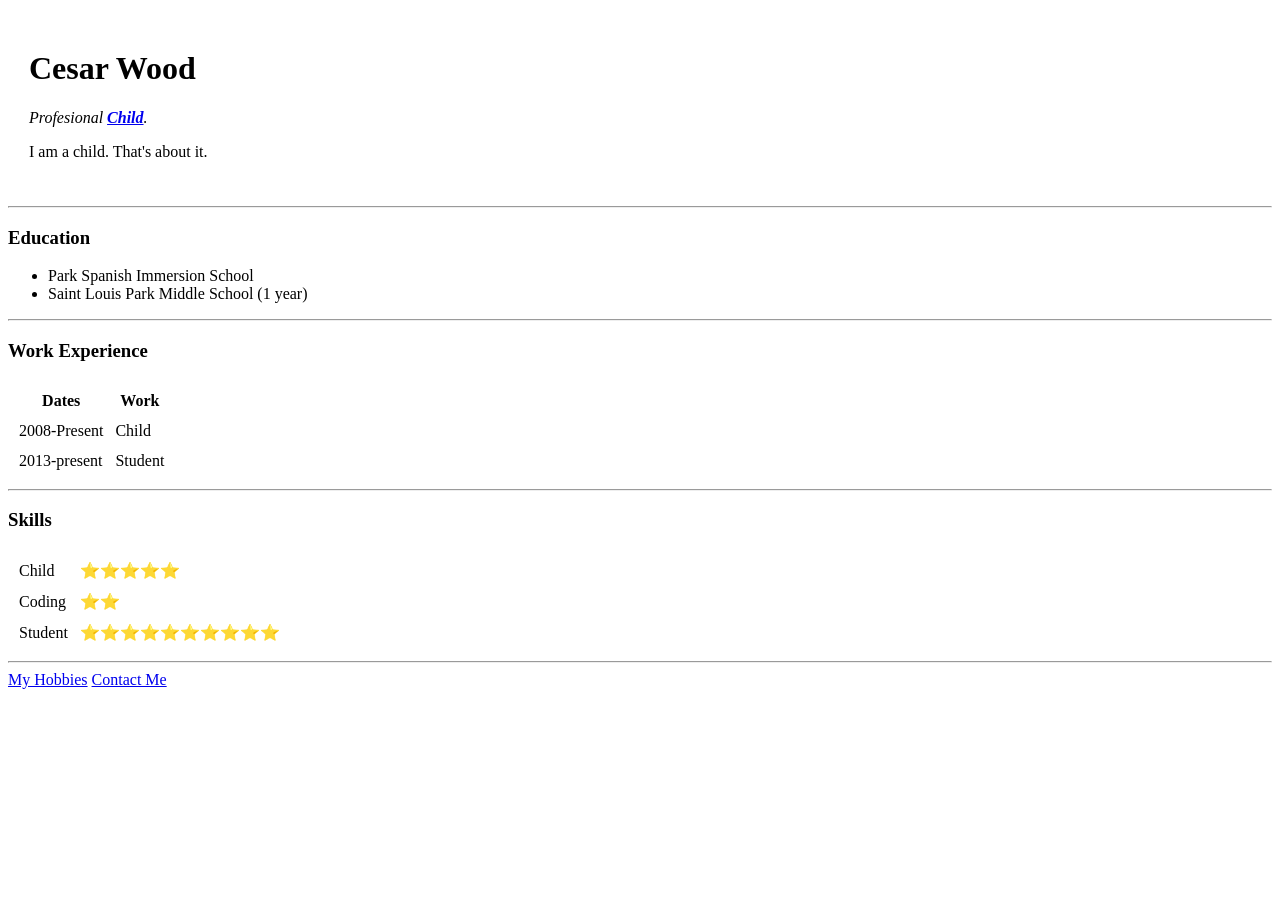
==== index.html @ 3f2a24f8 "Add files via upload" ====
<!DOCTYPE html>
<html>
  <head>
    <meta charset="utf-8">
    <title>Cesar's Personal Site</title>
    <link rel="stylesheet" href="css/styles.css">
  </head>

  <body>
    <table cellspacing="20">
      <tr>
        <td><h1>Cesar Wood</h1>
        <p><em>Profesional <strong><a href="https://www.youtube.com/watch?v=dQw4w9WgXcQ">Child</a></strong>.</em></p>
        <p>I am a child. That's about it.</p></td>
      </tr>
    </table>
    <hr>
    <h3>Education</h3>
    <ul>
      <li>Park Spanish Immersion School</li>
      <li>Saint Louis Park Middle School (1 year)</li>
    </ul>
    <hr>
    <h3>Work Experience</h3>
    <table cellspacing="10">
      <thead>
        <tr>
          <th>Dates</th>
          <th>Work</th>
        </tr>
      </thead>
      <tbody>
        <tr>
          <td>2008-Present</td>
          <td>Child</td>
        </tr>
        <tr>
          <td>2013-present</td>
          <td>Student</td>
        </tr>
      </tbody>
    </table>
    <hr>
    <h3>Skills</h3>
    <table cellspacing="10">
      <tr>
        <td>Child</td>
        <td>⭐️⭐️⭐️⭐️⭐️</td>
      </tr>
      <tr>
        <td>Coding</td>
        <td>⭐️⭐️</td>
      </tr>
       <tr>
        <td>Student</td>
        <td>⭐️⭐️⭐️⭐️⭐️⭐️⭐️⭐️⭐️⭐️</td>
      </tr>
    </table>
    <hr>
    <a href="hobbies.html">My Hobbies</a>
    <a href="contact-me.html">Contact Me</a>
  </body>
</html>
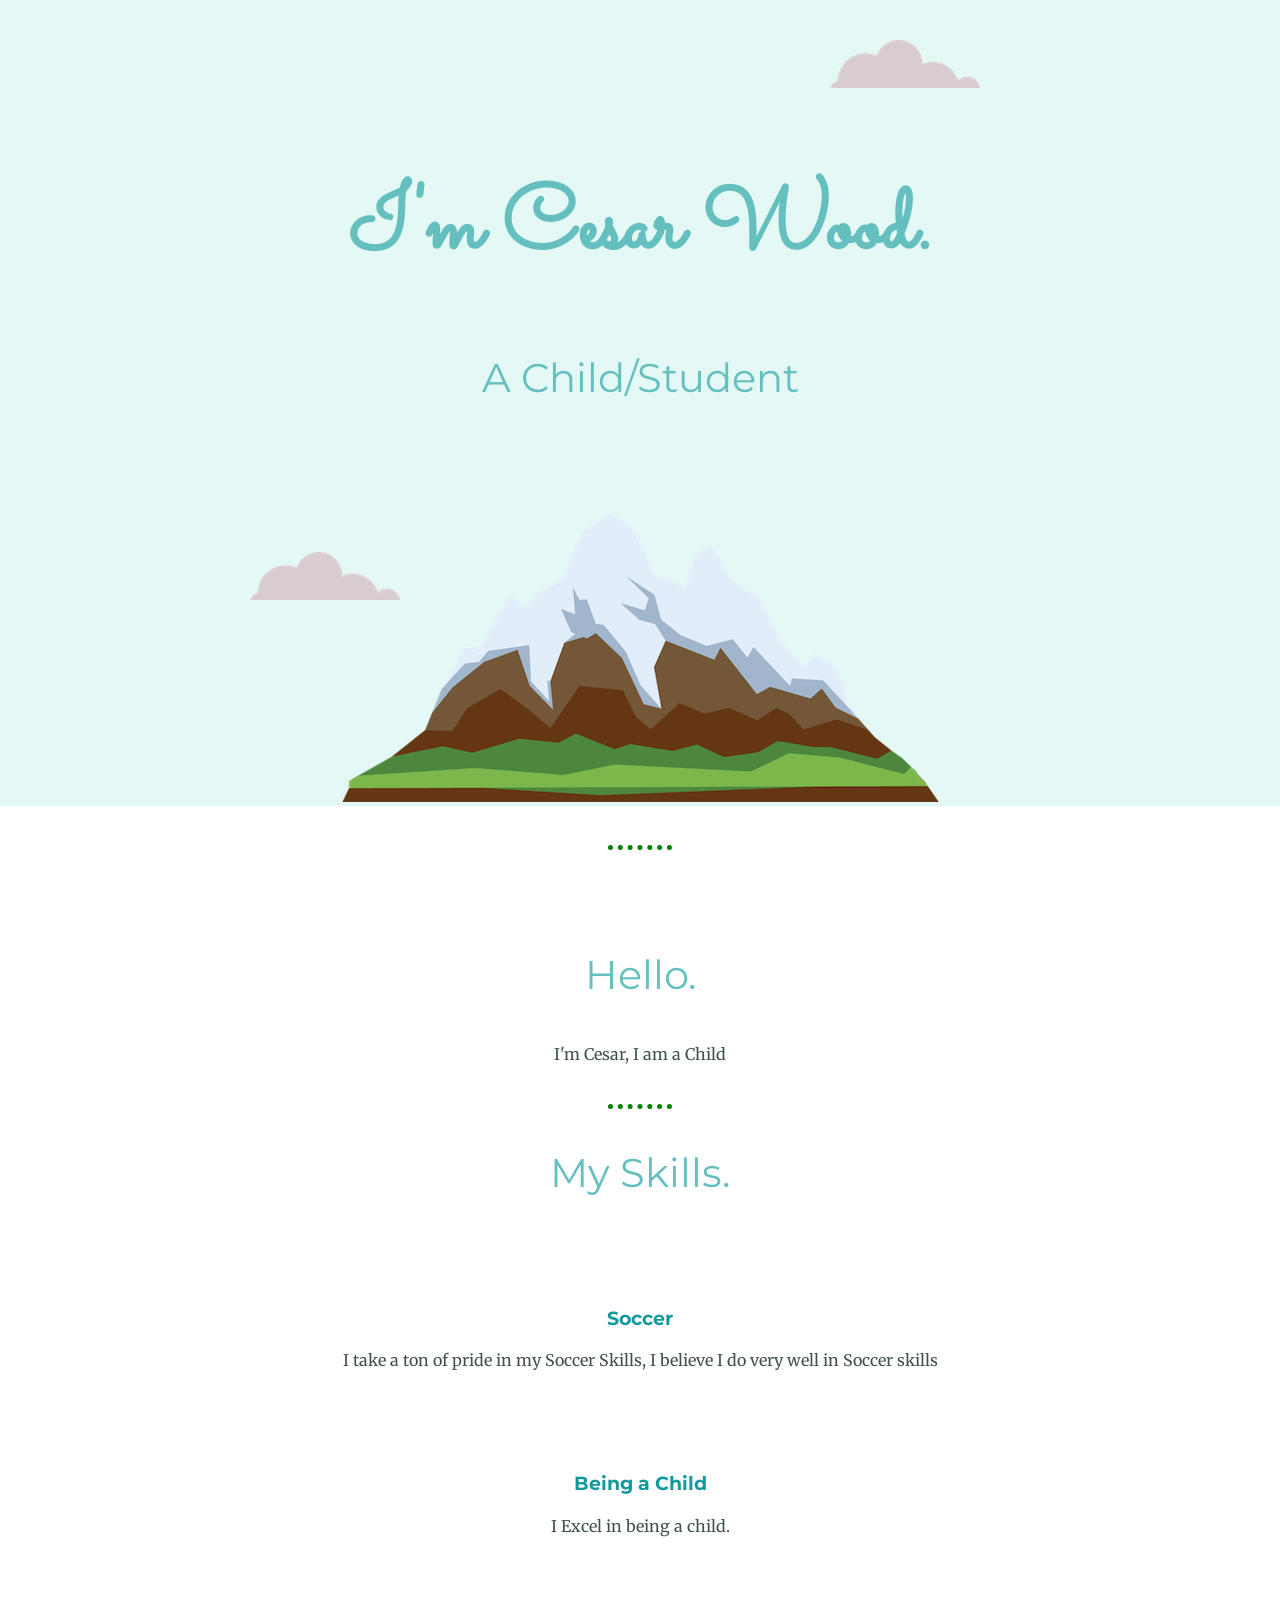
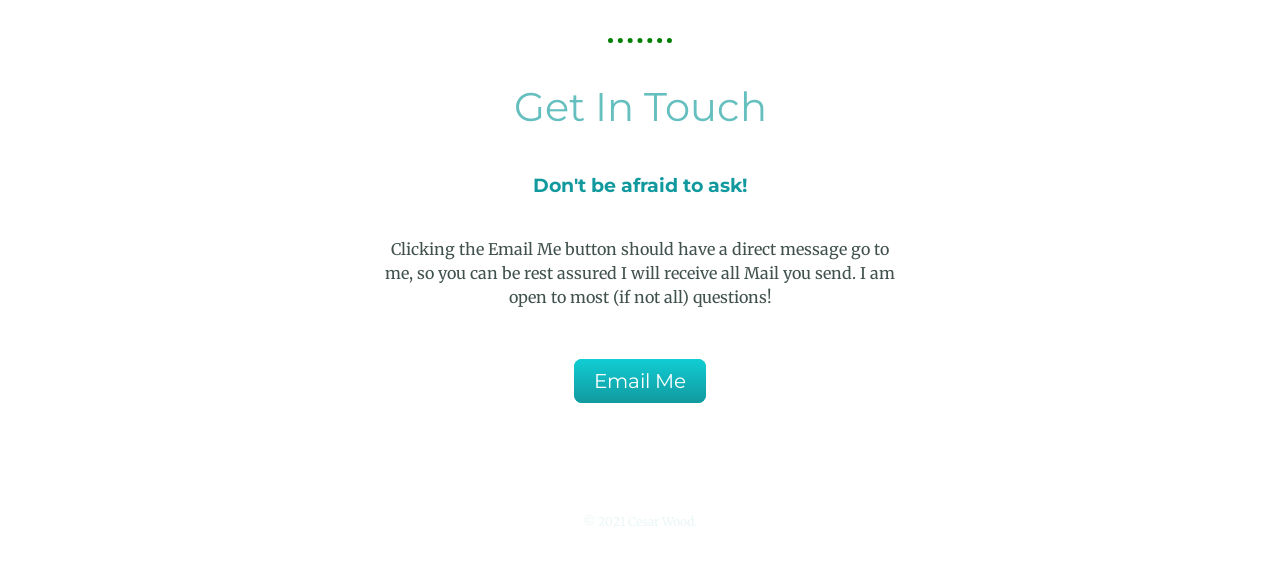
==== commit 1ebcdc48: "Add files via upload" ====
--- a/index.html
+++ b/index.html
@@ -1,63 +1,54 @@
 <!DOCTYPE html>
-<html>
-  <head>
-    <meta charset="utf-8">
-    <title>Cesar's Personal Site</title>
-    <link rel="stylesheet" href="css/styles.css">
-  </head>
+<html lang="en" dir="ltr">
 
-  <body>
-    <table cellspacing="20">
-      <tr>
-        <td><h1>Cesar Wood</h1>
-        <p><em>Profesional <strong><a href="https://www.youtube.com/watch?v=dQw4w9WgXcQ">Child</a></strong>.</em></p>
-        <p>I am a child. That's about it.</p></td>
-      </tr>
-    </table>
+<head>
+  <meta charset="utf-8">
+  <title>Cesar Wood</title>
+  <link rel="stylesheet" href="css/styles.css">
+  <link rel="icon" href="400.png">
+  <link href="https://fonts.googleapis.com/css2?family=Merriweather:wght@300&family=Montserrat:wght@100&family=Sacramento&display=swap" rel="stylesheet">
+</head>
+
+<body>
+  <div class="top-container">
+    <img class="top-cloud" src="images/cloud.png" alt="cloud-img">
+    <h1>I'm Cesar Wood.</h1>
+    <h2>A Child/Student</h2>
+    <img class="bottom-cloud" src="images/cloud.png" alt="cloud-img">
+    <img src="images/mountain.png" alt="mountain-img">
+  </div>
     <hr>
-    <h3>Education</h3>
-    <ul>
-      <li>Park Spanish Immersion School</li>
-      <li>Saint Louis Park Middle School (1 year)</li>
-    </ul>
+  <div class="middle-container">
+    <div class="profile">
+      <h2>Hello.</h2>
+      <p class="intro">I'm Cesar, I am a Child</p>
+    </div>
     <hr>
-    <h3>Work Experience</h3>
-    <table cellspacing="10">
-      <thead>
-        <tr>
-          <th>Dates</th>
-          <th>Work</th>
-        </tr>
-      </thead>
-      <tbody>
-        <tr>
-          <td>2008-Present</td>
-          <td>Child</td>
-        </tr>
-        <tr>
-          <td>2013-present</td>
-          <td>Student</td>
-        </tr>
-      </tbody>
-    </table>
+    <div class="skills">
+      <h2>My Skills.</h2>
+      <div class="skill-row">
+        <h3>Soccer</h3>
+        <p>I take a ton of pride in my Soccer Skills, I believe I do very well in Soccer skills</p>
+      </div>
+      <div class="skill-row">
+        <h3>Being a Child</h3>
+        <p>I Excel in being a child.</p>
+      </div>
+    </div>
     <hr>
-    <h3>Skills</h3>
-    <table cellspacing="10">
-      <tr>
-        <td>Child</td>
-        <td>⭐️⭐️⭐️⭐️⭐️</td>
-      </tr>
-      <tr>
-        <td>Coding</td>
-        <td>⭐️⭐️</td>
-      </tr>
-       <tr>
-        <td>Student</td>
-        <td>⭐️⭐️⭐️⭐️⭐️⭐️⭐️⭐️⭐️⭐️</td>
-      </tr>
-    </table>
-    <hr>
-    <a href="hobbies.html">My Hobbies</a>
-    <a href="contact-me.html">Contact Me</a>
-  </body>
+    <div class="contact-me">
+      <h2>Get In Touch</h2>
+      <h3>Don't be afraid to ask!</h3>
+      <p class="contact-message">Clicking the Email Me button should have a direct message go to me, so you can be rest assured I will receive all Mail you send. I am open to most (if not all) questions!</p>
+      <a class="btn" href="mailto:woodnnnnnnjmwood@gmail.com">Email Me</a>
+    </div>
+  </div>
+
+
+  <div>
+    <p class="copyright">© 2021 Cesar Wood.</p>
+  </div>
+
+</body>
+
 </html>
--- a/css/styles.css
+++ b/css/styles.css
@@ -0,0 +1,152 @@
+body {
+  margin: 0;
+  text-align: center;
+  font-family: 'Merriweather', serif;
+  color: #40514E;
+}
+
+h1 {
+  margin: 3.125% auto 0 auto;
+  font-family: 'Sacramento', cursive;
+  font-size: 562.5%;
+  color: #66BFBF;
+  line-height: 2;
+}
+
+h2 {
+  font-family: 'Montserrat', sans-serif;
+  font-size: 250%;
+  color: #66BFBF;
+  font-weight: normal;
+  padding-bottom: 10px
+}
+
+h3 {
+  font-family: 'Montserrat', sans-serif;
+  color: #11999E;
+}
+
+.top-container {
+  background-color: #E4F9F5;
+  padding-top: 100px;
+}
+
+
+.middle-container {
+  margin: 100px 0;
+}
+
+
+.bottom-container {
+  background-color: #66BFBF;
+  padding: 50px 0 20px
+}
+
+.top-cloud {
+  position: absolute;
+  right: 300px;
+  top: 40px;
+}
+
+.bottom-cloud {
+  position: absolute;
+  left: 250px;
+  bottom: 300px
+}
+
+.skill {
+  width: 25%;
+  float: left;
+  margin-right: 30px;
+}
+
+.wood1n {
+  width: 300px;
+  height: 300px;
+}
+
+.skill-row {
+  width: 50%;
+  margin: 100px auto 100px auto;
+  text-align: center;
+}
+
+.moderator {
+  width: 25%;
+  float: right;
+  margin-right: 30px;
+}
+
+
+.intro {
+  width: 30%;
+  margin: auto;
+}
+
+
+p {
+  line-height: 1.5;
+}
+
+
+hr {
+  border-style: none;
+  border-top-style: dotted;
+  width: 5%;
+  border-color: green;
+  border-width: 5px;
+  margin: 3% auto 3% auto;
+}
+
+
+.contact-message {
+  width: 40%;
+  margin: 40px auto 60px auto;
+}
+
+
+.btn {
+  background: #11cdd4;
+  background-image: -webkit-linear-gradient(top, #11cdd4, #11999e);
+  background-image: -moz-linear-gradient(top, #11cdd4, #11999e);
+  background-image: -ms-linear-gradient(top, #11cdd4, #11999e);
+  background-image: -o-linear-gradient(top, #11cdd4, #11999e);
+  background-image: linear-gradient(to bottom, #11cdd4, #11999e);
+  -webkit-border-radius: 8;
+  -moz-border-radius: 8;
+  border-radius: 8px;
+  font-family: 'Montserrat', sans-serif;
+  color: #ffffff;
+  font-size: 20px;
+  padding: 10px 20px 10px 20px;
+  text-decoration: none;
+}
+
+.btn:hover {
+  background: #30e3cb;
+  background-image: -webkit-linear-gradient(top, #30e3cb, #2bc4ad);
+  background-image: -moz-linear-gradient(top, #30e3cb, #2bc4ad);
+  background-image: -ms-linear-gradient(top, #30e3cb, #2bc4ad);
+  background-image: -o-linear-gradient(top, #30e3cb, #2bc4ad);
+  background-image: linear-gradient(to bottom, #30e3cb, #2bc4ad);
+  text-decoration: none;
+}
+
+
+a {
+  color: #11999E;
+  font-family: 'Montserrat', sans-serif;
+  text-decoration: none;
+}
+
+
+a:hover {
+  color: #EAF6F6;
+}
+
+
+.copyright {
+  color: #EAF6F6;
+  font-size: 0.75rem;
+  padding: 20px 0;
+}
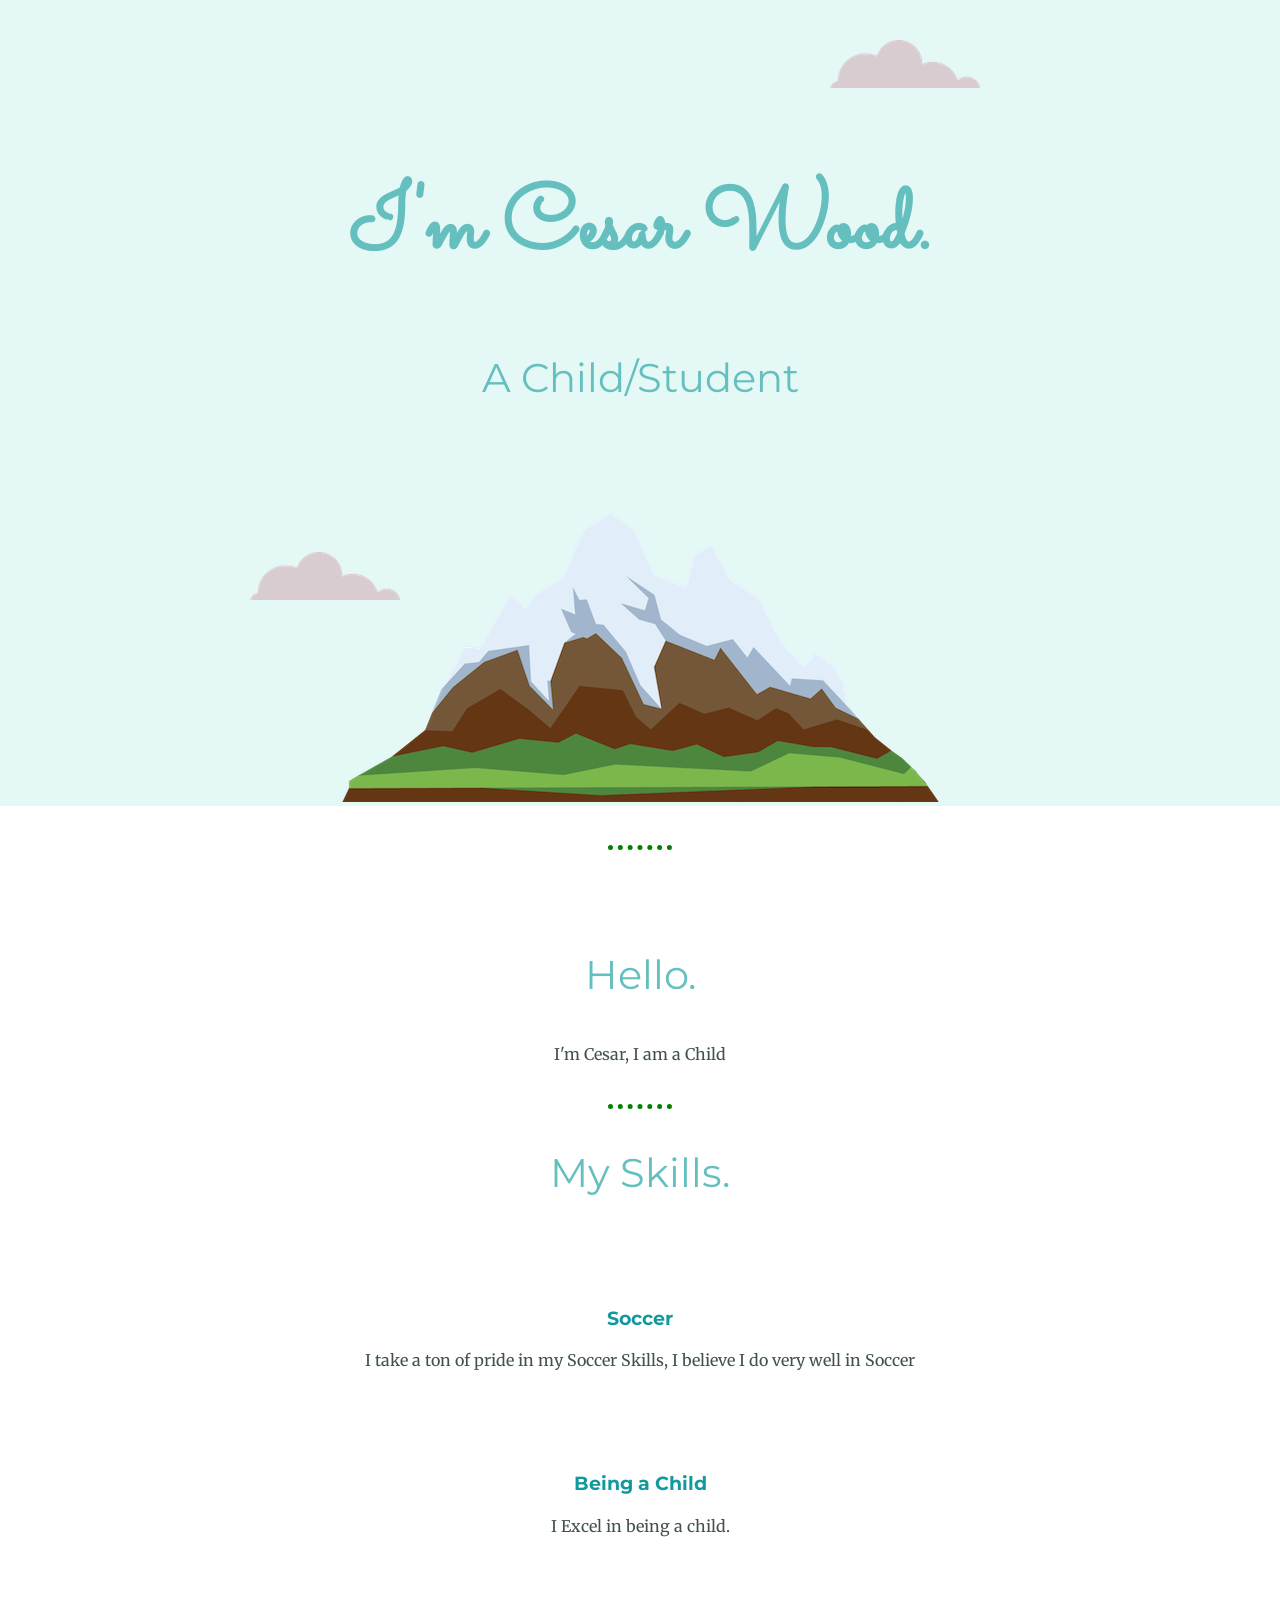
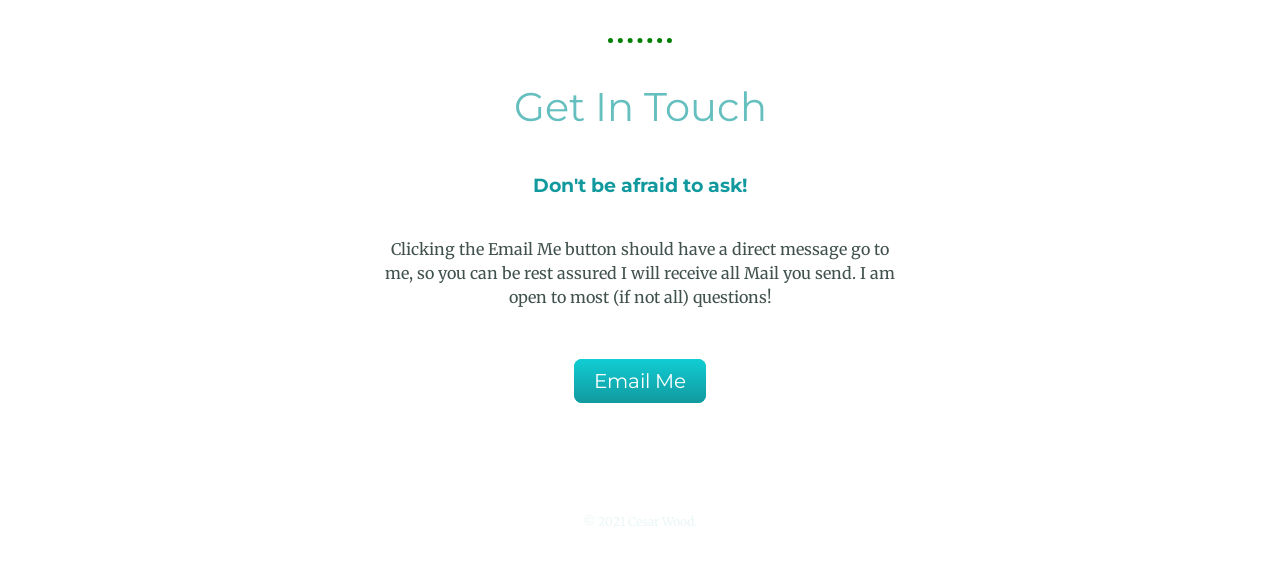
==== commit 0927edbe: "Update index.html" ====
--- a/index.html
+++ b/index.html
@@ -28,7 +28,7 @@
       <h2>My Skills.</h2>
       <div class="skill-row">
         <h3>Soccer</h3>
-        <p>I take a ton of pride in my Soccer Skills, I believe I do very well in Soccer skills</p>
+        <p>I take a ton of pride in my Soccer Skills, I believe I do very well in Soccer</p>
       </div>
       <div class="skill-row">
         <h3>Being a Child</h3>
